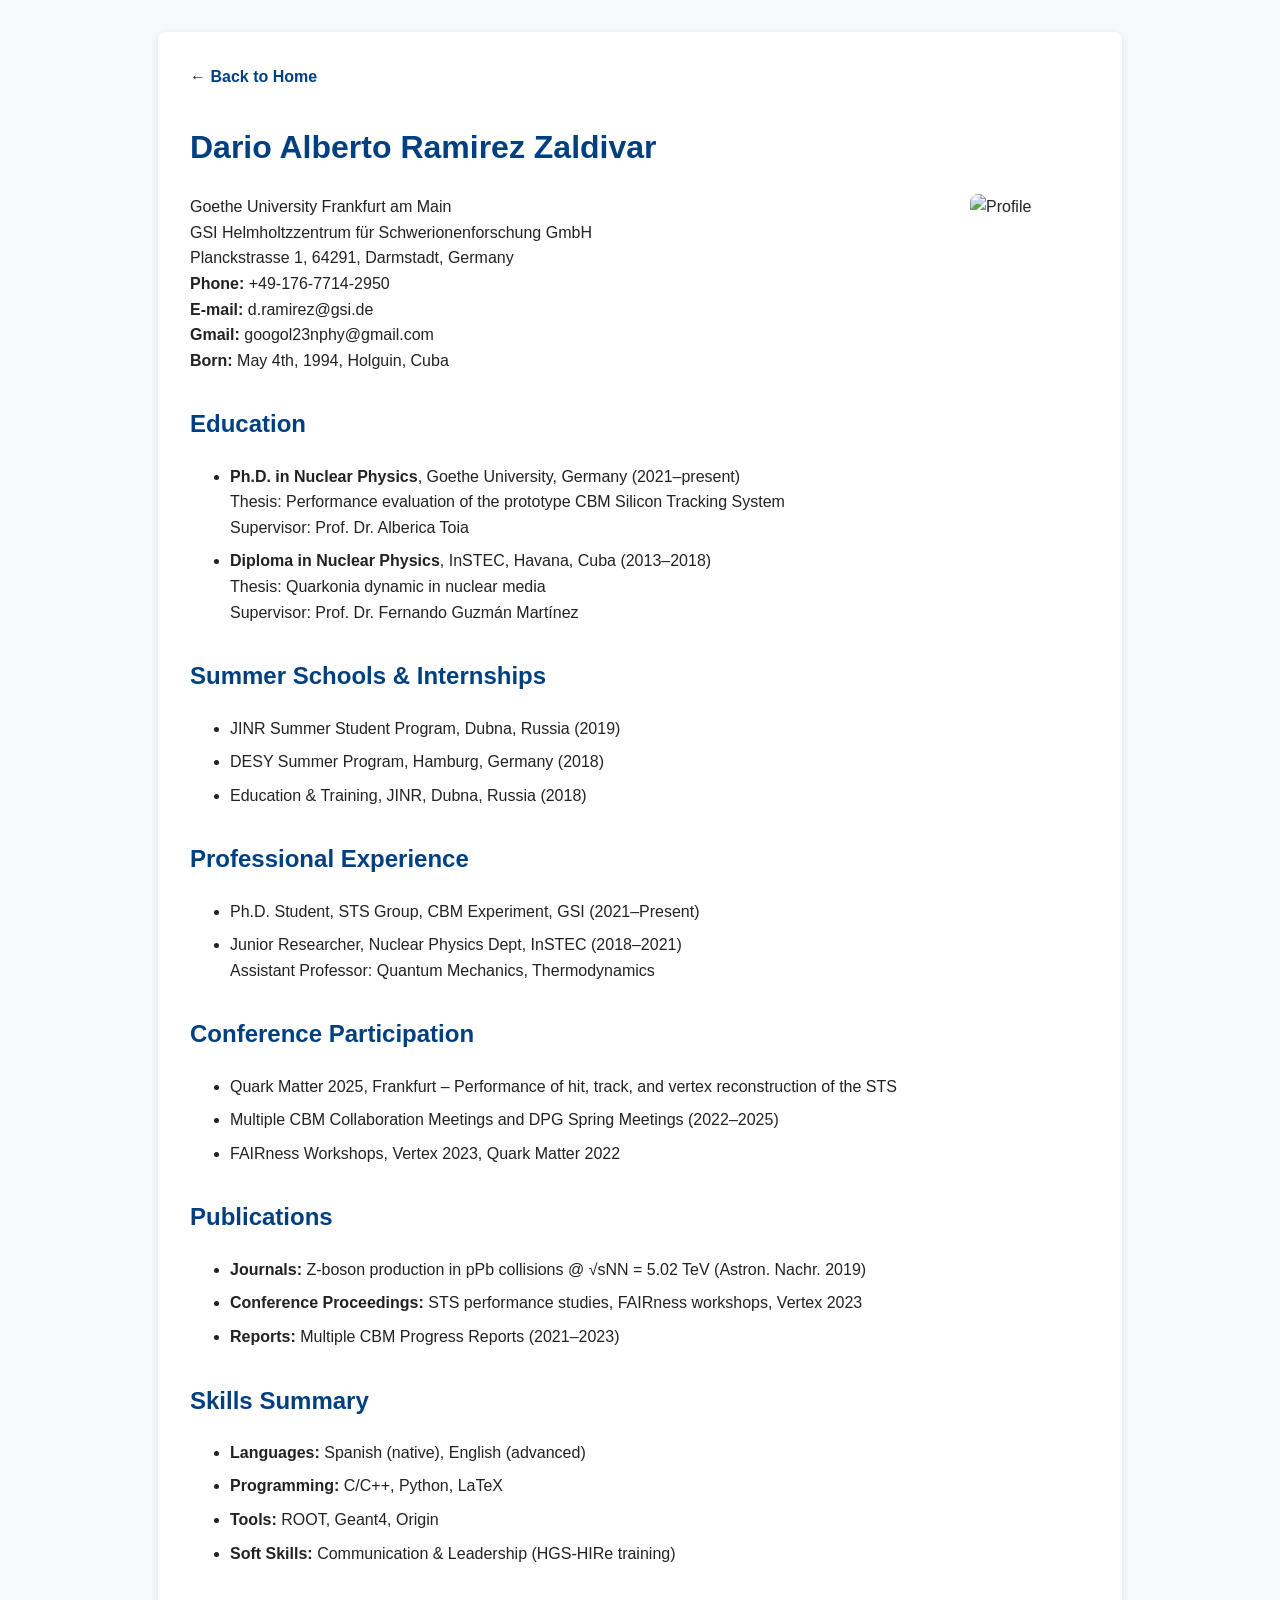
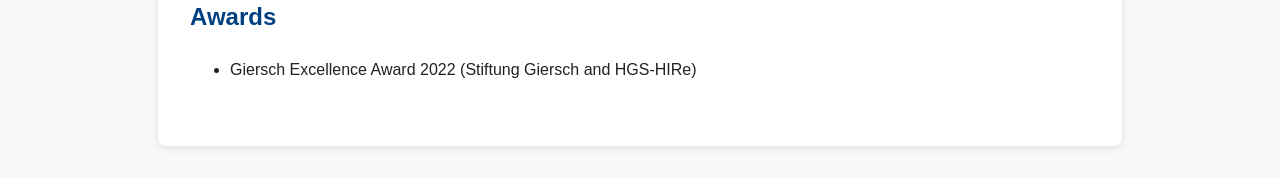
==== resume.html @ 82c0c505 "Create resume.html" ====
<!DOCTYPE html>
<html lang="en">
<head>
  <meta charset="UTF-8" />
  <meta name="viewport" content="width=device-width, initial-scale=1.0"/>
  <title>Dario Ramirez | Resume</title>
  <style>
    body {
      font-family: Arial, sans-serif;
      margin: 0;
      padding: 2rem;
      background: #f8f9fa;
      color: #222;
      line-height: 1.6;
    }
    .container {
      max-width: 900px;
      margin: auto;
      background: #fff;
      padding: 2rem;
      box-shadow: 0 2px 8px rgba(0,0,0,0.1);
      border-radius: 8px;
    }
    h1, h2 {
      color: #004080;
    }
    .nav {
      margin-bottom: 2rem;
    }
    .nav a {
      text-decoration: none;
      color: #004080;
      font-weight: bold;
    }
    .section {
      margin-bottom: 2rem;
    }
    ul {
      margin-top: 0.5rem;
    }
    li {
      margin-bottom: 0.5rem;
    }
    .photo {
      float: right;
      margin-left: 20px;
      width: 120px;
      border-radius: 8px;
    }
    .contact {
      margin-bottom: 2rem;
    }
    .clear {
      clear: both;
    }
  </style>
</head>
<body>
  <div class="container">
    <div class="nav">
      ← <a href="index.html">Back to Home</a>
    </div>

    <h1>Dario Alberto Ramirez Zaldivar</h1>
    <div class="contact">
      <img src="images/profile_image.jpeg" alt="Profile" class="photo" />
      Goethe University Frankfurt am Main<br>
      GSI Helmholtzzentrum für Schwerionenforschung GmbH<br>
      Planckstrasse 1, 64291, Darmstadt, Germany<br>
      <b>Phone:</b> +49-176-7714-2950<br>
      <b>E-mail:</b> d.ramirez@gsi.de<br>
      <b>Gmail:</b> googol23nphy@gmail.com<br>
      <b>Born:</b> May 4th, 1994, Holguin, Cuba
    </div>

    <div class="section">
      <h2>Education</h2>
      <ul>
        <li><b>Ph.D. in Nuclear Physics</b>, Goethe University, Germany (2021–present)<br>
        Thesis: Performance evaluation of the prototype CBM Silicon Tracking System<br>
        Supervisor: Prof. Dr. Alberica Toia</li>
        <li><b>Diploma in Nuclear Physics</b>, InSTEC, Havana, Cuba (2013–2018)<br>
        Thesis: Quarkonia dynamic in nuclear media<br>
        Supervisor: Prof. Dr. Fernando Guzmán Martínez</li>
      </ul>
    </div>

    <div class="section">
      <h2>Summer Schools & Internships</h2>
      <ul>
        <li>JINR Summer Student Program, Dubna, Russia (2019)</li>
        <li>DESY Summer Program, Hamburg, Germany (2018)</li>
        <li>Education & Training, JINR, Dubna, Russia (2018)</li>
      </ul>
    </div>

    <div class="section">
      <h2>Professional Experience</h2>
      <ul>
        <li>Ph.D. Student, STS Group, CBM Experiment, GSI (2021–Present)</li>
        <li>Junior Researcher, Nuclear Physics Dept, InSTEC (2018–2021)<br>
        Assistant Professor: Quantum Mechanics, Thermodynamics</li>
      </ul>
    </div>

    <div class="section">
      <h2>Conference Participation</h2>
      <ul>
        <li>Quark Matter 2025, Frankfurt – Performance of hit, track, and vertex reconstruction of the STS</li>
        <li>Multiple CBM Collaboration Meetings and DPG Spring Meetings (2022–2025)</li>
        <li>FAIRness Workshops, Vertex 2023, Quark Matter 2022</li>
        <!-- Optional: include full list if needed -->
      </ul>
    </div>

    <div class="section">
      <h2>Publications</h2>
      <ul>
        <li><b>Journals:</b> Z-boson production in pPb collisions @ √sNN = 5.02 TeV (Astron. Nachr. 2019)</li>
        <li><b>Conference Proceedings:</b> STS performance studies, FAIRness workshops, Vertex 2023</li>
        <li><b>Reports:</b> Multiple CBM Progress Reports (2021–2023)</li>
      </ul>
    </div>

    <div class="section">
      <h2>Skills Summary</h2>
      <ul>
        <li><b>Languages:</b> Spanish (native), English (advanced)</li>
        <li><b>Programming:</b> C/C++, Python, LaTeX</li>
        <li><b>Tools:</b> ROOT, Geant4, Origin</li>
        <li><b>Soft Skills:</b> Communication & Leadership (HGS-HIRe training)</li>
      </ul>
    </div>

    <div class="section">
      <h2>Awards</h2>
      <ul>
        <li>Giersch Excellence Award 2022 (Stiftung Giersch and HGS-HIRe)</li>
      </ul>
    </div>

    <div class="clear"></div>
  </div>
</body>
</html>
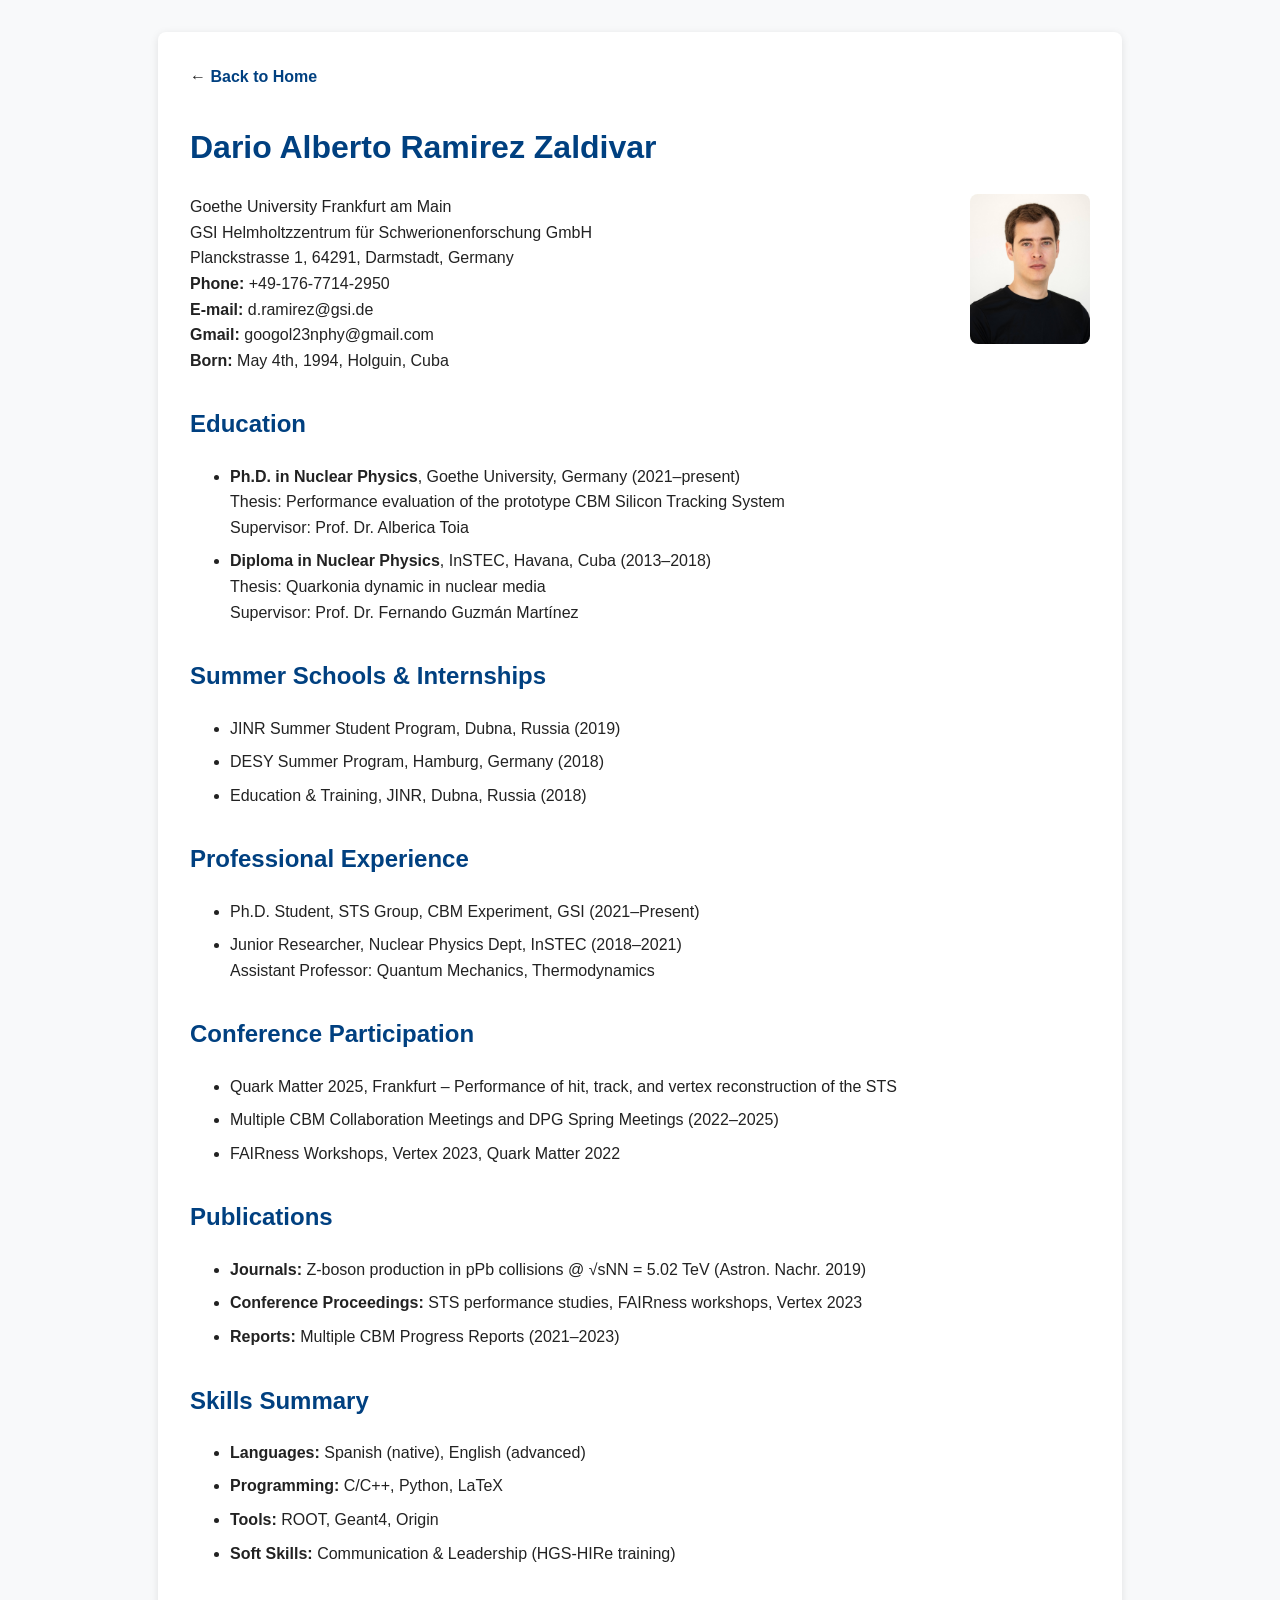
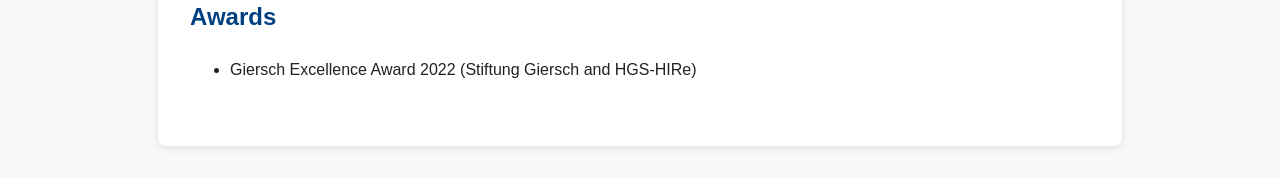
==== commit 2244bddc: "modify resume" ====
--- a/resume.html
+++ b/resume.html
@@ -63,7 +63,7 @@
 
     <h1>Dario Alberto Ramirez Zaldivar</h1>
     <div class="contact">
-      <img src="images/profile_image.jpeg" alt="Profile" class="photo" />
+      <img src="images/profile_image.jpeg" alt="Dario Ramirez" class="photo">
       Goethe University Frankfurt am Main<br>
       GSI Helmholtzzentrum für Schwerionenforschung GmbH<br>
       Planckstrasse 1, 64291, Darmstadt, Germany<br>
